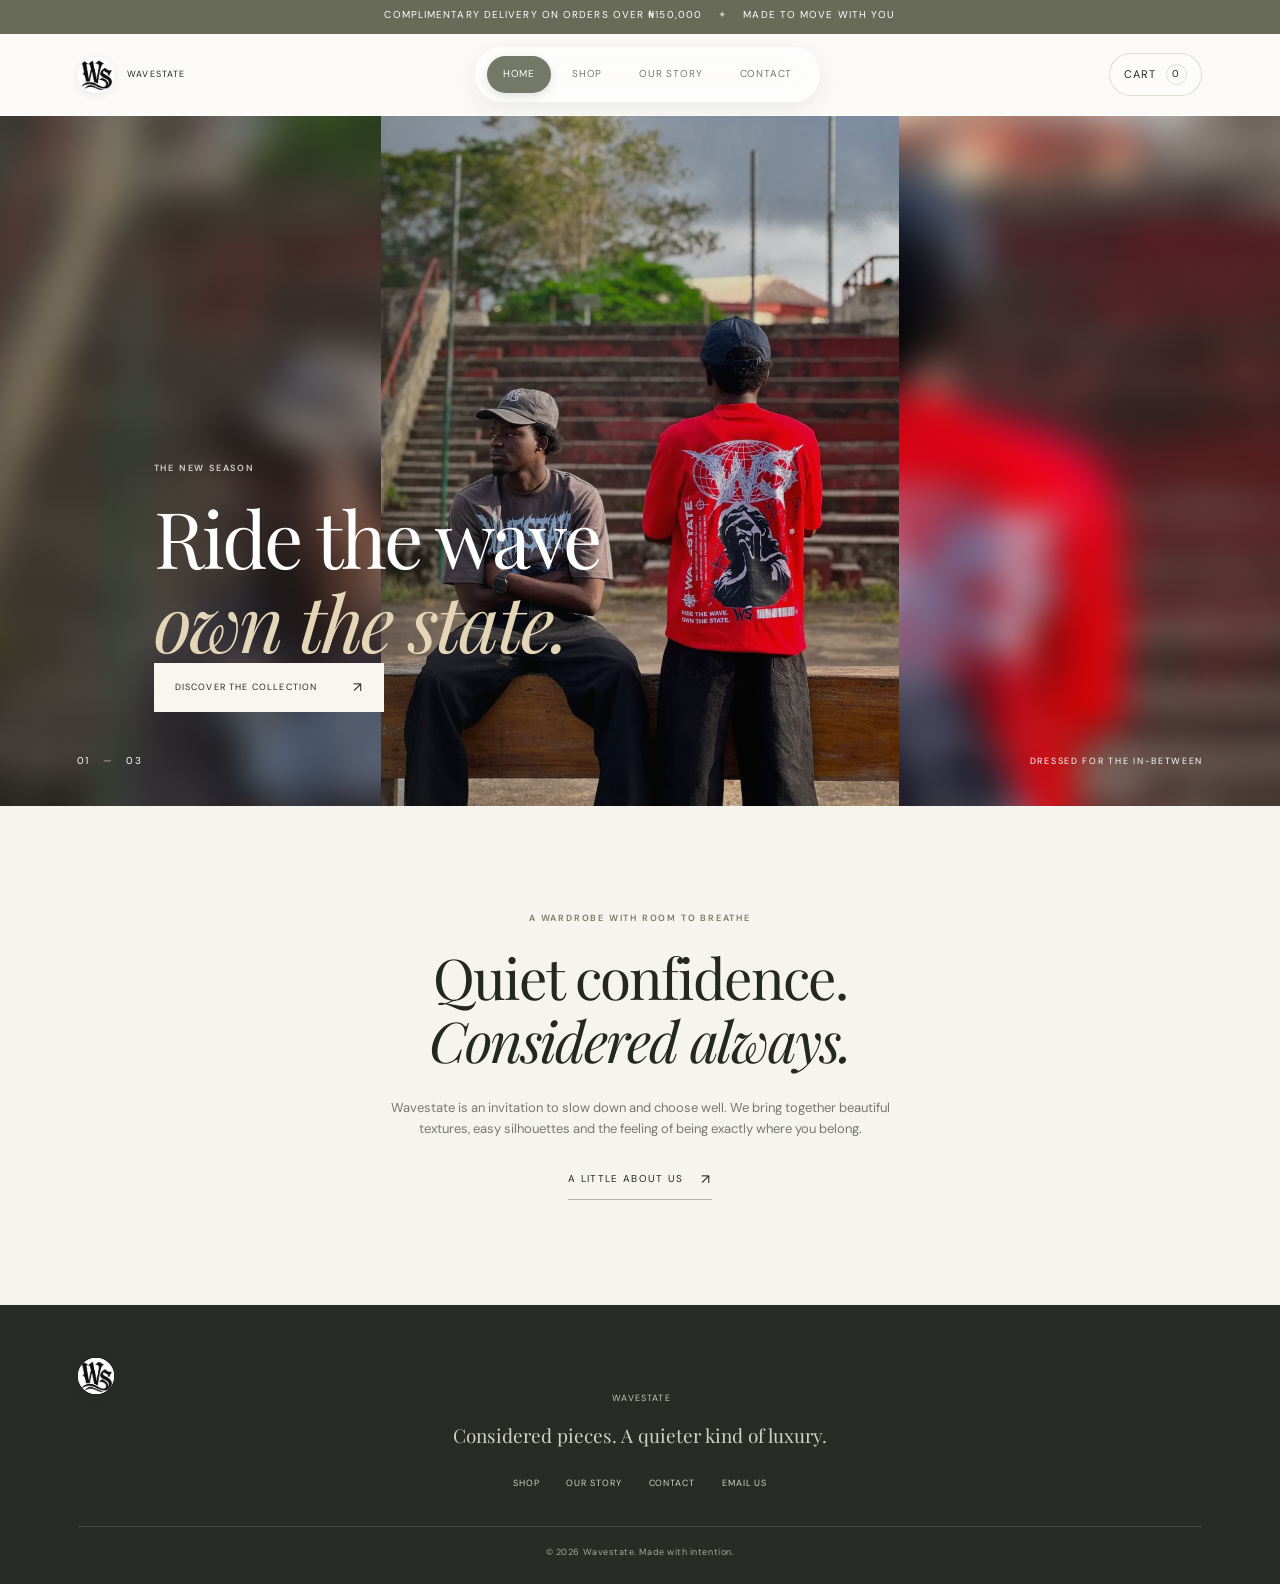
==== index.html @ 08a7b0cf "Initial project upload" ====
<!doctype html>

<html lang="en">

<head>
  
<meta charset="utf-8">
  
<meta name="viewport" content="width=device-width, initial-scale=1">
  
<meta name="description" content="Wavestate — considered pieces for the way you move through the world.">
  
<title>Wavestate — Ride the wave, own the state
</title>
  
<link rel="preconnect" href="https://fonts.googleapis.com">
  
<link rel="preconnect" href="https://fonts.gstatic.com" crossorigin>
  
<link href="https://fonts.googleapis.com/css2?family=DM+Sans:wght@400;500;600;700&family=Playfair+Display:wght@400;500;600&display=swap" rel="stylesheet">
  
<link rel="stylesheet" href="style.css">
  
<script src="main.js" defer>
</script>

</head>

<body>
  
<div class="announcement">Complimentary delivery on orders over ₦150,000 <span>✦</span> Made to move with you
</div>
  
<header class="site-header">
    <a class="wordmark" href="index.html" aria-label="Wavestate home"><img class="brand-mark" src="logo.jpg" alt="Wavestate logo"><span class="brand-name">WAVESTATE</span></a>
    <button class="menu-toggle" aria-label="Open navigation" aria-expanded="false"><i></i><i></i></button>
    
<nav class="main-nav" aria-label="Main navigation">
      <a class="active" href="index.html">Home</a><a href="shop.html">Shop</a><a href="about.html">Our story</a><a href="contact.html">Contact</a>
    
</nav>
    <a class="bag-link" href="shop.html">Cart <span class="bag-count">0</span></a>
  
</header>
  
<main>
    
<section class="hero">
      <img class="hero-image" src="preferredbg.jpg" alt="Two people wearing Wavestate streetwear">
      
<div class="hero-shade">
</div>
      
<div class="hero-copy">
<p class="eyebrow light">THE NEW SEASON
</p>
<h1><span>Ride the wave</span><br><em>own the state.</em>
</h1><a class="button button-light" href="shop.html">Discover the collection <span>↗</span></a>
</div>
      
<div class="hero-index">01 <span>—</span> 03
</div>
<p class="hero-note">DRESSED FOR THE IN-BETWEEN
</p>
    
</section>
    
<section class="intro section-pad">
<p class="eyebrow">A WARDROBE WITH ROOM TO BREATHE
</p>
<h2>Quiet confidence.<br><em>Considered always.</em>
</h2>
<p class="intro-body">Wavestate is an invitation to slow down and choose well. We bring together beautiful textures, easy silhouettes and the feeling of being exactly where you belong.
</p><a class="text-link" href="about.html">A little about us <span>↗</span></a>
</section>
   
</main>
  
<footer class="site-footer"><a class="wordmark" href="index.html"><img class="brand-mark" src="logo.jpg" alt="Wavestate logo"><span class="brand-name">WAVESTATE</span></a>
<p>Considered pieces. A quieter kind of luxury.
</p>
<div class="footer-links"><a href="shop.html">Shop</a><a href="about.html">Our story</a><a href="contact.html">Contact</a><a href="mailto:hello@wavestateboutique.com">Email us</a>
</div><small>© 2026 Wavestate. Made with intention.</small>
</footer>

</body>
</html>
---- style.css ----
:root {
  --ink:#252821;
  --muted:#77786e;
  --cream:#f6f4ef;
  --paper:#fbfaf7;
  --olive:#777b63;
  --line:#deddd6;
  --serif:'Playfair Display',Georgia,serif;
  --sans:'DM Sans',Arial,sans-serif
}
* {
  box-sizing:border-box
}
html {
  scroll-behavior:smooth
}
body {
  margin:0;
  background:var(--paper);
  color:var(--ink);
  font-family:var(--sans);
  font-size:14px;
  line-height:1.65
}
a {
  color:inherit;
  text-decoration:none
}
button,input,select,textarea {
  font:inherit
}
.announcement {
  height:34px;
  background:#676b57;
  color:#fff;
  text-align:center;
  font-size:10px;
  letter-spacing:.11em;
  padding:7px 16px;
  text-transform:uppercase
}
.announcement span {
  margin:0 12px;
  color:#d6c5a6
}
.site-header {
  height:82px;
  background:var(--paper);
  display:flex;
  align-items:center;
  justify-content:space-between;
  padding:0 6.1%;
  position:relative;
  z-index:5;
  border-bottom:1px solid rgba(37,40,33,.07)
}
.wordmark {
  font-weight:700;
  letter-spacing:.19em;
  font-size:15px;
  line-height:1
}
.wordmark span {
  font-weight:400;
  font-size:9px;
  letter-spacing:.13em;
  margin-left:3px
}
.main-nav {
  display:flex;
  gap:38px
}
.main-nav a,.bag-link {
  font-size:11px;
  letter-spacing:.08em;
  text-transform:uppercase
}
.main-nav a {
  color:#77786e;
  transition:color .2s
}
.main-nav a:hover,.main-nav a.active {
  color:var(--ink)
}
.bag-link {
  display:flex;
  gap:10px;
  align-items:center
}
.bag-count {
  width:21px;
  height:21px;
  display:grid;
  place-items:center;
  border:1px solid var(--line);
  border-radius:50%;
  font-size:10px
}
.menu-toggle {
  display:none
}
.hero {
  height:min(690px,75vw);
  min-height:530px;
  position:relative;
  overflow:hidden;
  background:#aaa08e;
  color:white
}
.hero-image,.hero-shade {
  position:absolute;
  inset:0;
  width:100%;
  height:100%;
  object-fit:cover
}
.hero-image {
  object-position:center 38%
}
.hero-shade {
  background:linear-gradient(90deg,rgba(22,24,20,.53),rgba(22,24,20,.1) 66%,rgba(22,24,20,.02))
}
.hero-copy {
  position:absolute;
  top:50%;
  left:12%;
  transform:translateY(-47%);
  max-width:490px
}
.eyebrow {
  font-size:9px;
  font-weight:600;
  letter-spacing:.2em;
  color:var(--olive);
  text-transform:uppercase;
  margin:0 0 19px
}
.eyebrow.light {
  color:rgba(255,255,255,.77)
}
h1,h2,blockquote {
  font-family:var(--serif);
  font-weight:400;
  letter-spacing:-.035em;
  line-height:1.12;
  margin:0
}
h1 {
  font-size:clamp(54px,7vw,92px)
}
h1 em,h2 em,blockquote em {
  font-weight:400
}
.hero-copy h1 em {
  color:#e5d5b7
}
.hero-copy>p:not(.eyebrow) {
  font-size:14px;
  color:rgba(255,255,255,.85);
  margin:22px 0 29px
}
.button {
  height:49px;
  padding:0 21px;
  display:inline-flex;
  align-items:center;
  justify-content:space-between;
  gap:35px;
  text-transform:uppercase;
  font-size:9px;
  letter-spacing:.13em;
  border:0;
  cursor:pointer;
  transition:background .2s,color .2s
}
.button span {
  font-size:14px
}
.button-light {
  background:#f8f6ef;
  color:var(--ink)
}
.button-light:hover {
  background:#e8ddc9
}
.button-dark {
  background:var(--ink);
  color:white
}
.button-dark:hover {
  background:var(--olive)
}
.hero-index {
  position:absolute;
  bottom:37px;
  left:6%;
  font-size:10px;
  letter-spacing:.13em
}
.hero-index span {
  margin:0 9px;
  color:#d6c5a6
}
.hero-note {
  position:absolute;
  right:6%;
  bottom:37px;
  margin:0;
  font-size:9px;
  letter-spacing:.19em
}
.section-pad {
  padding:105px 10%
}
.intro {
  text-align:center;
  background:var(--cream)
}
.intro h2,.section-heading h2,.newsletter h2,.story-copy h2 {
  font-size:clamp(36px,4.4vw,57px)
}
.intro-body {
  max-width:510px;
  color:var(--muted);
  margin:26px auto 20px;
  font-size:13px
}
.text-link {
  display:inline-flex;
  gap:18px;
  align-items:center;
  padding:8px 0;
  border-bottom:1px solid #b5b4ab;
  font-size:10px;
  text-transform:uppercase;
  letter-spacing:.13em
}
.text-link span {
  font-size:14px
}
.featured {
  padding-top:98px;
  padding-bottom:112px
}
.section-heading {
  display:flex;
  justify-content:space-between;
  align-items:end;
  margin-bottom:37px
}
.section-heading .eyebrow {
  margin-bottom:13px
}
.section-heading>.text-link {
  margin-bottom:7px
}
.product-grid {
  display:grid;
  grid-template-columns:repeat(3,minmax(0,1fr));
  gap:23px
}
.product-image {
  display:block;
  position:relative;
  aspect-ratio: .78;
  background:#e9e6df;
  overflow:hidden
}
.product-image img {
  width:100%;
  height:100%;
  object-fit:cover;
  transition:transform .6s cubic-bezier(.2,.7,.2,1)
}
.product-image:hover img {
  transform:scale(1.045)
}
.product-tag {
  position:absolute;
  top:14px;
  left:14px;
  background:rgba(251,250,247,.92);
  padding:6px 9px;
  font-size:8px;
  letter-spacing:.12em
}
.product-info {
  display:flex;
  justify-content:space-between;
  gap:10px;
  padding-top:14px;
  font-size:11px
}
.product-info h3 {
  font-size:12px;
  font-weight:500;
  margin:0 0 2px
}
.product-info p {
  margin:0;
  color:var(--muted);
  font-size:10px
}
.product-info>span {
  font-size:10px;
  white-space:nowrap
}
.quote-band {
  min-height:330px;
  background:#747866;
  color:#fff;
  display:flex;
  flex-direction:column;
  align-items:center;
  justify-content:center;
  text-align:center;
  padding:60px 20px
}
.quote-band .eyebrow {
  margin-bottom:19px
}
.quote-band blockquote {
  font-size:clamp(35px,5vw,57px)
}
.quote-band blockquote em {
  color:#e3d5ba
}
.quote-band>span {
  margin-top:25px;
  font-size:9px;
  letter-spacing:.2em;
  color:#d8d8cf
}
.newsletter {
  display:flex;
  justify-content:space-between;
  align-items:center;
  gap:60px;
  background:var(--cream)
}
.newsletter .eyebrow {
  margin-bottom:13px
}
.newsletter h2 {
  font-size:40px
}
.newsletter>div>p:last-child {
  font-size:11px;
  color:var(--muted);
  margin:14px 0 0
}
.newsletter-form {
  width:min(390px,45%);
  display:flex;
  border-bottom:1px solid #99998e;
  position:relative
}
.newsletter-form input {
  width:100%;
  border:0;
  background:transparent;
  padding:12px 4px;
  outline:none;
  font-size:11px
}
.newsletter-form button {
  border:0;
  background:transparent;
  font-size:9px;
  letter-spacing:.13em;
  white-space:nowrap;
  cursor:pointer
}
.newsletter-form button span {
  font-size:14px;
  margin-left:10px
}
.form-message {
  font-size:11px;
  color:var(--olive);
  margin:7px 0 0;
  min-height:18px
}
.site-footer {
  background:#292c26;
  color:#fff;
  padding:53px 6.1% 24px;
  text-align:center
}
.site-footer .wordmark {
  display:block
}
.site-footer .wordmark span {
  color:#c6c4b8
}
.site-footer>p {
  font-family:var(--serif);
  font-size:19px;
  color:#d0d0c8;
  margin:17px 0 25px
}
.footer-links {
  display:flex;
  justify-content:center;
  gap:27px;
  margin-bottom:35px
}
.footer-links a {
  font-size:9px;
  text-transform:uppercase;
  letter-spacing:.1em;
  color:#d0d0c8
}
.site-footer small {
  display:block;
  border-top:1px solid rgba(255,255,255,.14);
  padding-top:18px;
  color:#a7a89f;
  font-size:9px;
  letter-spacing:.06em
}
.page-hero {
  min-height:390px;
  display:flex;
  flex-direction:column;
  justify-content:center;
  align-items:center;
  text-align:center;
  color:#fff;
  padding:75px 20px;
  background-position:center;
  background-size:cover;
  position:relative
}
.page-hero:before {
  content:"";
  position:absolute;
  inset:0;
  background:rgba(35,37,31,.4)
}
.page-hero>* {
  position:relative
}
.page-hero h1 {
  font-size:clamp(46px,6vw,76px)
}
.page-hero h1 em {
  color:#e6d6ba
}
.page-hero>p:last-child {
  color:rgba(255,255,255,.85);
  margin:18px 0 0
}
.shop-hero {
  background-image:url('bg4.jpg');
  background-size:min(100%, 630px) auto;
  background-position:center;
  background-repeat:no-repeat;
  background-color:var(--paper);
}
.about-hero {
  background-image:url('https://images.unsplash.com/photo-1490481651871-ab68de25d43d?auto=format&fit=crop&w=2000&q=85')
}
.shop-section {
  padding-top:65px
}
.shop-toolbar {
  display:flex;
  justify-content:space-between;
  align-items:center;
  border-bottom:1px solid var(--line);
  padding-bottom:18px;
  margin-bottom:27px
}
.shop-toolbar>p {
  font-size:11px;
  margin:0
}
.shop-toolbar>p span {
  color:var(--muted)
}
.shop-toolbar label {
  font-size:10px;
  color:var(--muted)
}
.shop-toolbar select {
  border:0;
  background:transparent;
  font-size:10px;
  padding:5px;
  color:var(--ink);
  outline:none
}
.shop-grid {
  row-gap:43px
}
.add-button {
  display:flex;
  justify-content:space-between;
  width:100%;
  padding:10px 0;
  background:transparent;
  border:0;
  border-bottom:1px solid var(--line);
  font-size:9px;
  letter-spacing:.1em;
  text-transform:uppercase;
  cursor:pointer;
  color:var(--olive)
}
.add-button:hover {
  color:var(--ink)
}
.add-button span {
  font-size:15px
}
.story {
  display:grid;
  grid-template-columns:1fr 1fr;
  align-items:center;
  gap:9%;
  padding-top:95px;
  padding-bottom:95px
}
.story-image img {
  width:100%;
  height:540px;
  object-fit:cover
}
.story-copy {
  max-width:460px
}
.story-copy h2 {
  margin-bottom:23px
}
.story-copy>p:not(.eyebrow) {
  font-size:12px;
  color:var(--muted);
  margin:0 0 17px
}
.story-copy .text-link {
  margin-top:10px
}
.values {
  padding-top:67px;
  padding-bottom:77px;
  background:var(--cream);
  display:grid;
  grid-template-columns:repeat(3,1fr);
  gap:50px
}
.values>div {
  border-top:1px solid #c9c8c0;
  padding-top:20px
}
.values span {
  font-size:10px;
  color:var(--olive);
  letter-spacing:.1em
}
.values h3 {
  font-family:var(--serif);
  font-size:22px;
  font-weight:400;
  margin:15px 0 5px
}
.values p {
  font-size:11px;
  color:var(--muted);
  margin:0
}
.contact-intro {
  padding-bottom:48px;
  text-align:center
}
.contact-intro h1 {
  font-size:clamp(43px,5.4vw,68px)
}
.contact-intro h1 em {
  color:var(--olive)
}
.contact-intro>p:last-child {
  color:var(--muted);
  max-width:470px;
  margin:20px auto 0;
  font-size:12px
}
.contact-layout {
  padding-top:35px;
  display:grid;
  grid-template-columns:.8fr 1.2fr;
  gap:14%;
  max-width:1100px;
  margin:auto
}
.contact-details>div {
  margin-bottom:30px
}
.contact-details .eyebrow {
  margin-bottom:5px
}
.contact-details>div>p:not(.eyebrow),.contact-details a {
  font-size:12px;
  margin:0;
  line-height:1.8
}
.contact-details a {
  border-bottom:1px solid #b5b4ab;
  padding-bottom:3px
}
.contact-form {
  display:grid;
  grid-template-columns:1fr 1fr;
  column-gap:18px
}
.contact-form label {
  font-size:9px;
  letter-spacing:.08em;
  text-transform:uppercase;
  margin:0 0 5px
}
.contact-form input,.contact-form select,.contact-form textarea {
  grid-column:1/-1;
  border:0;
  border-bottom:1px solid var(--line);
  background:transparent;
  padding:9px 0 12px;
  margin-bottom:20px;
  outline:none;
  font-size:11px;
  color:var(--ink);
  resize:vertical
}
.contact-form input:focus,.contact-form textarea:focus {
  border-color:var(--olive)
}
.contact-form label[for="email"] {
  grid-row:3
}
.contact-form input#email {
  grid-row:4
}
.contact-form label[for="topic"] {
  grid-row:5
}
.contact-form select {
  grid-row:6
}
.contact-form label[for="message"] {
  grid-row:7
}
.contact-form textarea {
  grid-row:8
}
.contact-form .button {
  grid-row:9;
  justify-self:start;
  min-width:190px
}
.contact-form .form-message {
  grid-row:10
}
.sr-only {
  position:absolute;
  width:1px;
  height:1px;
  padding:0;
  margin:-1px;
  overflow:hidden;
  clip:rect(0,0,0,0);
  white-space:nowrap;
  border:0
}
@media(max-width:760px) {
  .site-header {
    height:70px;
    padding:0 5%
  }
  .wordmark {
    font-size:13px
  }
  .menu-toggle {
    display:flex;
    width:34px;
    height:34px;
    flex-direction:column;
    justify-content:center;
    gap:6px;
    border:0;
    background:transparent;
    padding:5px;
    order:3
  }
  .menu-toggle i {
    height:1px;
    width:22px;
    background:var(--ink);
    display:block
  }
  .main-nav {
    display:none;
    position:absolute;
    top:69px;
    left:0;
    right:0;
    background:var(--paper);
    padding:20px 6% 25px;
    flex-direction:column;
    gap:17px;
    border-bottom:1px solid var(--line)
  }
  .main-nav.open {
    display:flex
  }
  .bag-link {
    margin-left:auto;
    margin-right:18px
  }
  .hero {
    min-height:570px;
    height:calc(100svh - 104px);
    max-height:760px
  }
  .hero-image {
    object-position:59% center
  }
  .hero-shade {
    background:linear-gradient(90deg,rgba(22,24,20,.52),rgba(22,24,20,.05))
  }
  .hero-copy {
    left:8%;
    right:8%
  }
  .hero-note {
    right:8%;
    font-size:8px
  }
  .section-pad {
    padding:75px 7%
  }
  .intro h2,.section-heading h2,.story-copy h2 {
    font-size:40px
  }
  .product-grid {
    grid-template-columns:repeat(2,minmax(0,1fr));
    gap:26px 13px
  }
  .featured {
    padding-top:74px;
    padding-bottom:78px
  }
  .section-heading {
    align-items:end;
    gap:10px
  }
  .section-heading>.text-link {
    font-size:8px;
    gap:8px;
    white-space:nowrap
  }
  .product-info {
    display:block
  }
  .product-info>span {
    display:block;
    margin-top:6px
  }
  .quote-band {
    min-height:285px
  }
  .newsletter {
    display:block
  }
  .newsletter h2 {
    font-size:36px
  }
  .newsletter-form {
    width:100%;
    margin-top:26px
  }
  .page-hero {
    min-height:340px
  }
  .shop-section {
    padding-top:45px
  }
  .shop-grid {
    row-gap:30px
  }
  .story {
    grid-template-columns:1fr;
    gap:36px;
    padding-top:60px;
    padding-bottom:65px
  }
  .story-image img {
    height:430px
  }
  .story-copy {
    max-width:none
  }
  .values {
    grid-template-columns:1fr;
    gap:23px;
    padding-top:50px;
    padding-bottom:55px
  }
  .contact-intro {
    padding-top:70px;
    padding-bottom:35px
  }
  .contact-layout {
    grid-template-columns:1fr;
    gap:35px;
    padding-top:20px
  }
  .contact-details {
    display:grid;
    grid-template-columns:1fr 1fr;
    gap:20px
  }
  .contact-details>div {
    margin:0
  }
  .contact-form {
    grid-template-columns:1fr 1fr
  }
  .site-footer {
    padding:43px 6% 20px
  }
}
@media(max-width:450px) {
  .announcement {
    font-size:8px;
    letter-spacing:.06em
  }
  .announcement span {
    margin:0 5px
  }
  .site-header {
    padding:0 4%
  }
  .wordmark {
    font-size:11px;
    letter-spacing:.14em
  }
  .wordmark span {
    font-size:7px
  }
  .hero-copy {
    left:7%
  }
  .hero h1 {
    font-size:61px
  }
  .hero-copy>p:not(.eyebrow) {
    font-size:12px
  }
  .button {
    height:46px;
    padding:0 15px;
    gap:20px;
    font-size:8px
  }
  .hero-index,.hero-note {
    bottom:24px
  }
  .intro-body {
    font-size:12px
  }
  .section-heading h2 {
    font-size:33px
  }
  .product-tag {
    top:8px;
    left:8px;
    font-size:7px
  }
  .product-info h3 {
    font-size:11px
  }
  .shop-toolbar {
    align-items:flex-start
  }
  .shop-toolbar label {
    display:flex;
    align-items:center;
    flex-direction:column
  }
  .shop-toolbar select {
    padding-right:0
  }
  .story-image img {
    height:350px
  }
  .contact-details {
    grid-template-columns:1fr
  }
  .footer-links {
    gap:15px;
    flex-wrap:wrap
  }
}
/* Gentle entrance and scroll motion keeps the storefront feeling calm. */
@keyframes page-arrive {
  from {
    opacity:0;
    transform:translateY(10px)
  }
  to {
    opacity:1;
    transform:translateY(0)
  }
}
@keyframes hero-arrive {
  from {
    opacity:0;
    transform:translateY(18px)
  }
  to {
    opacity:1;
    transform:translateY(0)
  }
}
body {
  animation:page-arrive .55s ease-out both
}
body.page-leaving {
  opacity:0;
  transform:translateY(-7px);
  transition:opacity .18s ease,transform .18s ease
}
body.page-leaving {
  animation:none
}
.hero-copy,.page-hero>* {
  animation:hero-arrive .85s .12s both
}
.hero-image {
  animation:hero-image-arrive 1.2s ease-out both
}
@keyframes hero-image-arrive {
  from {
    transform:scale(1.045);
    filter:brightness(.82)
  }
  to {
    transform:scale(1);
    filter:brightness(1)
  }
}
.reveal-ready .reveal {
  opacity:0;
  transform:translateY(22px);
  transition:opacity .7s ease,transform .7s cubic-bezier(.2,.7,.2,1)
}
.reveal-ready .reveal.is-visible {
  opacity:1;
  transform:translateY(0)
}
.product-card:nth-child(3n + 2) {
  transition-delay:.08s
}
.product-card:nth-child(3n) {
  transition-delay:.16s
}
.main-nav a,.footer-links a,.text-link,.button,.add-button {
  transition:color .25s ease,background-color .25s ease,border-color .25s ease,transform .25s ease
}
.text-link:hover {
  transform:translateX(3px)
}
.button:hover {
  transform:translateY(-2px)
}
@media(prefers-reduced-motion:reduce) {
  *,*::before,*::after {
    scroll-behavior:auto!important;
    animation-duration:.01ms!important;
    animation-iteration-count:1!important;
    transition-duration:.01ms!important
  }
  .reveal-ready .reveal {
    opacity:1;
    transform:none
  }
}
/* Signature mark, soft glass navigation, and shop controls */
.site-header {
  background:rgba(251,250,247,.86);
  backdrop-filter:blur(18px);
  -webkit-backdrop-filter:blur(18px);
  border-bottom:1px solid rgba(255,255,255,.65)
}
.wordmark {
  display:inline-flex;
  align-items:center;
  gap:10px;
  letter-spacing:0
}
.brand-mark {
  width:36px;
  height:36px;
  flex:none;
  fill:none;
  stroke:var(--olive);
  stroke-width:1.45;
  stroke-linecap:round;
  stroke-linejoin:round
}
.brand-mark circle {
  stroke:rgba(119,123,99,.42)
}
.brand-name {
  font-size:13px;
  letter-spacing:.16em;
  font-weight:700;
  display:flex;
  flex-direction:column;
  gap:4px
}
.brand-name small {
  font-size:8px;
  letter-spacing:.25em;
  font-weight:500;
  color:var(--olive)
}
.main-nav {
  padding:8px 11px;
  background:rgba(255,255,255,.61);
  border:1px solid rgba(255,255,255,.86);
  border-radius:999px;
  box-shadow:0 7px 24px rgba(43,45,38,.08);
  backdrop-filter:blur(15px);
  -webkit-backdrop-filter:blur(15px);
  gap:5px
}
.main-nav a {
  padding:10px 16px;
  border-radius:999px;
  font-size:10px;
  transition:background .25s,color .25s,transform .25s
}
.main-nav a:hover {
  background:rgba(119,123,99,.1);
  transform:translateY(-1px)
}
.main-nav a.active {
  background:#747866;
  color:white;
  box-shadow:0 3px 10px rgba(45,47,39,.14)
}
.bag-link {
  padding:10px 14px;
  border:1px solid rgba(119,123,99,.25);
  border-radius:999px;
  background:rgba(255,255,255,.45);
  transition:background .25s,transform .25s
}
.bag-link:hover {
  background:#fff;
  transform:translateY(-1px)
}
.shop-filters {
  display:flex;
  align-items:center;
  gap:18px;
  padding:17px 20px;
  margin-bottom:30px;
  border:1px solid rgba(119,123,99,.16);
  border-radius:18px;
  background:linear-gradient(120deg,rgba(247,246,241,.96),rgba(255,255,255,.76));
  box-shadow:0 8px 26px rgba(42,44,37,.045)
}
.filter-label {
  font-size:8px;
  letter-spacing:.17em;
  color:var(--olive);
  font-weight:700;
  margin-right:auto
}
.shop-filters label {
  display:flex;
  align-items:center;
  gap:10px;
  color:var(--muted);
  font-size:9px;
  letter-spacing:.06em
}
.shop-filters select {
  min-width:130px;
  padding:9px 28px 9px 12px;
  border:1px solid #e4e2da;
  border-radius:999px;
  background:rgba(255,255,255,.78);
  color:var(--ink);
  font-size:10px;
  outline:none;
  cursor:pointer
}
.shop-filters select:focus {
  border-color:var(--olive);
  box-shadow:0 0 0 3px rgba(119,123,99,.11)
}
.clear-filters {
  border:0;
  background:transparent;
  color:var(--olive);
  font-size:9px;
  letter-spacing:.04em;
  cursor:pointer
}
.clear-filters span {
  font-size:14px;
  margin-left:3px
}
.site-header {
  position:sticky;
  top:0;
  z-index:15
}
.options-dialog {
  max-height:calc(100svh - 32px);
  overscroll-behavior:contain;
  scrollbar-width:thin;
  scrollbar-color:#c4c5b8 transparent
}
.product-options {
  overflow-y:auto;
  overscroll-behavior:contain
}
body.modal-open {
  overflow:hidden
}
.product-card[hidden] {
  display:none
}
.product-options {
  position:fixed;
  inset:0;
  z-index:20;
  display:grid;
  place-items:center;
  padding:22px;
  background:rgba(24,26,22,.53);
  backdrop-filter:blur(7px);
  opacity:0;
  visibility:hidden;
  transition:opacity .25s,visibility .25s
}
.product-options.is-open {
  opacity:1;
  visibility:visible
}
.options-dialog {
  position:relative;
  width:min(780px,100%);
  max-height:min(86vh,720px);
  overflow:auto;
  display:grid;
  grid-template-columns:.92fr 1.08fr;
  background:var(--paper);
  border-radius:24px;
  box-shadow:0 25px 90px rgba(0,0,0,.24);
  transform:translateY(14px) scale(.985);
  transition:transform .35s cubic-bezier(.2,.7,.2,1)
}
.product-options.is-open .options-dialog {
  transform:translateY(0) scale(1)
}
.options-image {
  min-height:450px;
  background:#e9e6df
}
.options-image img {
  width:100%;
  height:100%;
  position:absolute;
  inset:0;
  object-fit:cover
}
.options-visual {
  position:relative;
  min-height:450px;
  overflow:hidden
}
.options-content {
  padding:42px 38px;
  align-self:center
}
.options-close {
  position:absolute;
  top:14px;
  right:16px;
  width:36px;
  height:36px;
  border:1px solid var(--line);
  border-radius:50%;
  background:rgba(251,250,247,.85);
  font-size:20px;
  cursor:pointer;
  z-index:1
}
.options-content .eyebrow {
  margin-bottom:12px
}
.options-content h2 {
  font-size:34px
}
.options-description {
  color:var(--muted);
  font-size:11px;
  margin:12px 0 23px
}
.variant-heading {
  display:flex;
  justify-content:space-between;
  font-size:9px;
  letter-spacing:.08em;
  text-transform:uppercase;
  margin-bottom:10px
}
.variant-list {
  display:grid;
  gap:8px
}
.variant-list {
  grid-template-columns:repeat(3,minmax(0,1fr))
}
.variant-choice {
  display:block;
  min-width:0;
  padding:7px;
  border:1px solid var(--line);
  border-radius:13px;
  background:rgba(255,255,255,.55);
  text-align:left;
  cursor:pointer;
  overflow:hidden;
  transition:border .2s,background .2s,transform .2s,box-shadow .2s
}
.variant-choice:hover {
  transform:translateY(-2px)
}
.variant-choice:hover,.variant-choice.selected {
  border-color:var(--olive);
  background:#f2f1eb;
  box-shadow:0 5px 16px rgba(52,55,44,.08)
}
.variant-preview {
  display:block;
  width:100%;
  height:94px;
  object-fit:cover;
  border-radius:8px;
  background:#e8e6de;
  margin-bottom:8px
}
.variant-detail {
  display:flex;
  flex-direction:column;
  gap:4px;
  padding:0 2px 2px
}
.swatch {
  width:11px;
  height:11px;
  border-radius:50%;
  border:1px solid rgba(0,0,0,.13);
  display:inline-block;
  vertical-align:-2px;
  margin-right:6px
}
.variant-name {
  font-size:9px;
  white-space:nowrap
}
.variant-price {
  font-size:9px;
  color:var(--muted)
}
.options-size {
  margin:17px 0;
  display:flex;
  align-items:center;
  gap:12px
}
.options-size label {
  font-size:9px;
  letter-spacing:.08em;
  text-transform:uppercase;
  color:var(--muted)
}
.options-size select {
  appearance:none;
  -webkit-appearance:none;
  min-width:112px;
  border:1px solid rgba(119,123,99,.3);
  border-radius:999px;
  padding:10px 39px 10px 15px;
  background-color:rgba(255,255,255,.8);
  background-image:url("data:image/svg+xml,%3Csvg xmlns='http://www.w3.org/2000/svg' width='12' height='12' viewBox='0 0 12 12'%3E%3Cpath d='m2 4 4 4 4-4' fill='none' stroke='%23777b63' stroke-width='1.4'/%3E%3C/svg%3E");
  background-repeat:no-repeat;
  background-position:right 14px center;
  color:var(--ink);
  font-size:10px;
  letter-spacing:.1em;
  cursor:pointer;
  box-shadow:0 4px 13px rgba(43,45,38,.06);
  transition:border-color .2s,box-shadow .2s
}
.options-size select:hover,.options-size select:focus {
  outline:none;
  border-color:var(--olive);
  box-shadow:0 0 0 4px rgba(119,123,99,.1)
}
.options-size[hidden] {
  display:none
}
.options-add {
  width:100%;
  border-radius:999px
}
.options-status {
  min-height:18px;
  color:var(--olive);
  font-size:10px;
  margin:8px 0 0
}
@media(max-width:760px) {
  .site-header {
    height:70px
  }
  .main-nav {
    top:76px;
    left:4%;
    right:4%;
    padding:13px;
    border-radius:20px;
    background:rgba(251,250,247,.96);
    box-shadow:0 14px 40px rgba(43,45,38,.17);
    border:1px solid rgba(255,255,255,.9);
    backdrop-filter:blur(18px)
  }
  .main-nav a {
    padding:10px 13px
  }
  .brand-mark {
    width:32px;
    height:32px
  }
  .brand-name {
    font-size:11px
  }
  .brand-name small {
    font-size:7px
  }
  .shop-filters {
    flex-wrap:wrap;
    gap:12px;
    padding:15px;
    border-radius:15px
  }
  .filter-label {
    width:100%;
    margin:0
  }
  .shop-filters label {
    justify-content:space-between;
    flex:1;
    min-width:140px
  }
  .shop-filters select {
    min-width:0;
    max-width:155px
  }
  .clear-filters {
    margin-left:auto
  }
  .options-dialog {
    grid-template-columns:1fr;
    max-width:460px;
    border-radius:20px
  }
  .options-visual {
    min-height:175px;
    height:175px
  }
  .options-image {
    min-height:175px
  }
  .options-content {
    padding:19px 20px 22px
  }
  .options-content h2 {
    font-size:27px
  }
  .options-description {
    margin:6px 0 12px
  }
  .variant-preview {
    height:70px
  }
  .variant-choice {
    padding:6px
  }
  .options-size {
    margin:11px 0
  }
}
@media(max-width:450px) {
  .brand-mark {
    width:29px;
    height:29px
  }
  .wordmark {
    gap:7px
  }
  .brand-name {
    font-size:10px
  }
  .brand-name small {
    font-size:6px
  }
  .bag-link {
    padding:8px 10px;
    font-size:9px;
    margin-right:11px
  }
  .shop-filters label {
    width:100%;
    flex-basis:100%
  }
  .shop-filters select {
    flex:1
  }
  .options-visual {
    min-height:145px;
    height:145px
  }
  .options-image {
    min-height:145px
  }
  .options-dialog {
    max-height:calc(100svh - 20px)
  }
  .variant-preview {
    height:58px
  }
  .options-content {
    padding:16px 17px 18px
  }
  .variant-list {
    grid-template-columns:repeat(3,minmax(0,1fr))
  }
  .variant-choice {
    padding:5px
  }
  .variant-name,.variant-price {
    font-size:8px
  }
}
.brand-mark {
  object-fit:contain;
  display:block;
  border-radius:50%;
  background:#fff;
  box-shadow:0 2px 10px rgba(37,40,33,.08)
}
.hero-copy {
  width:min(520px,78%)
}
.hero-copy h1 {
  max-width:100%;
  overflow-wrap:normal
}
.hero-copy h1 {
  font-size:clamp(48px,6.2vw,78px);
  line-height:1.08
}
.hero-copy h1>span,.hero-copy h1 em {
  white-space:nowrap
}
.hero-image {
  object-fit:cover;
  object-position:center 42%
}
@media(max-width:760px) {
  .hero-image {
    object-position:center 50%
  }
}
/* Cart drawer */
html.cart-open,body.cart-open {
  overflow:hidden
}
.cart-overlay {
  position:fixed;
  inset:0;
  z-index:1100;
  display:flex;
  justify-content:flex-end;
  background:rgba(26,28,24,.42);
  backdrop-filter:blur(4px);
  opacity:0;
  visibility:hidden;
  transition:opacity .25s,visibility .25s
}
.cart-overlay.is-open {
  opacity:1;
  visibility:visible
}
.cart-panel {
  width:min(460px,100%);
  height:100vh;
  height:100dvh;
  display:flex;
  flex-direction:column;
  padding:30px 28px 22px;
  background:var(--paper);
  border-radius:26px 0 0 26px;
  box-shadow:-20px 0 65px rgba(0,0,0,.16);
  transform:translateX(28px);
  transition:transform .32s cubic-bezier(.2,.7,.2,1);
  overflow-y:auto
}
.cart-overlay.is-open .cart-panel {
  transform:translateX(0)
}
.cart-header {
  display:flex;
  justify-content:space-between;
  align-items:center;
  border-bottom:1px solid var(--line);
  padding-bottom:19px
}
.cart-header .eyebrow {
  margin-bottom:7px
}
.cart-header h2 {
  font:400 29px/1.1 var(--serif)
}
.cart-item-count {
  font:500 12px var(--sans);
  color:var(--muted)
}
.cart-close {
  width:39px;
  height:39px;
  border:1px solid var(--line);
  border-radius:50%;
  background:transparent;
  font-size:23px;
  cursor:pointer;
  transition:background .2s,transform .2s
}
.cart-close:hover {
  background:var(--cream);
  transform:rotate(90deg)
}
.cart-items {
  flex:1;
  overflow-y:auto;
  overscroll-behavior:contain
}
.cart-item {
  display:grid;
  grid-template-columns:75px 1fr auto;
  gap:13px;
  align-items:start;
  padding:17px 0;
  border-bottom:1px solid var(--line)
}
.cart-item>img {
  width:75px;
  height:91px;
  object-fit:cover;
  border-radius:10px;
  background:var(--cream)
}
.cart-item-info h3 {
  font-size:12px;
  font-weight:500;
  margin:1px 0 3px
}
.cart-item-info p {
  font-size:10px;
  color:var(--muted);
  margin:0 0 6px
}
.cart-item-info>strong {
  font-size:11px;
  font-weight:600
}
.cart-quantity {
  display:inline-flex;
  align-items:center;
  gap:12px;
  border:1px solid var(--line);
  border-radius:999px;
  padding:3px 7px;
  margin-top:8px;
  font-size:10px
}
.cart-quantity button {
  border:0;
  background:transparent;
  color:var(--olive);
  font-size:15px;
  line-height:1;
  cursor:pointer;
  padding:2px 4px
}
.cart-remove {
  border:0;
  background:transparent;
  color:var(--muted);
  font-size:9px;
  text-decoration:underline;
  text-underline-offset:3px;
  cursor:pointer;
  padding:2px
}
.cart-remove:hover {
  color:#8c4f45
}
.cart-empty {
  padding:56px 10px;
  text-align:center;
  color:var(--muted);
  font-family:var(--serif);
  font-size:20px
}
.cart-empty .text-link {
  font-family:var(--sans);
  font-size:9px;
  margin-top:8px
}
.cart-summary {
  border-top:1px solid var(--line);
  padding-top:17px;
  margin-top:8px
}
.cart-total {
  display:flex;
  justify-content:space-between;
  align-items:center;
  font-size:12px
}
.cart-total strong {
  font-size:15px
}
.cart-shipping-note {
  font-size:9px;
  color:var(--muted);
  margin:6px 0 14px
}
.cart-checkout {
  width:100%;
  border-radius:999px
}
.cart-clear {
  width:100%;
  margin-top:8px;
  padding:9px;
  border:0;
  background:transparent;
  color:#8c4f45;
  font-size:9px;
  letter-spacing:.07em;
  text-transform:uppercase;
  cursor:pointer
}
.cart-clear:hover {
  text-decoration:underline
}
.checkout-form {
  border-top:1px solid var(--line);
  margin-top:14px;
  padding-top:16px
}
.checkout-form .eyebrow {
  margin-bottom:8px
}
.checkout-form label {
  display:block;
  font-size:9px;
  text-transform:uppercase;
  letter-spacing:.08em;
  margin:10px 0 4px
}
.checkout-form input,.checkout-form textarea {
  width:100%;
  border:1px solid var(--line);
  border-radius:9px;
  background:white;
  padding:10px;
  font-size:11px;
  outline:none
}
.checkout-form input:focus,.checkout-form textarea:focus {
  border-color:var(--olive)
}
.checkout-note,.checkout-message {
  font-size:10px;
  color:var(--muted);
  line-height:1.5
}
.checkout-form .button {
  width:100%;
  border-radius:999px
}
.checkout-form[hidden],.cart-summary[hidden],.cart-empty[hidden] {
  display:none
}
@media(max-width:520px) {
  .cart-panel {
    width:100%;
    padding:22px 19px 18px;
    border-radius:0
  }
  .cart-item {
    grid-template-columns:67px 1fr auto;
    gap:10px
  }
  .cart-item>img {
    width:67px;
    height:82px
  }
}
.options-quantity {
  display:flex;
  flex-direction:row;
  align-items:center;
  justify-content:flex-start;
  gap:12px;
  margin:10px 0 15px
}
.options-quantity>label {
  font-size:9px;
  letter-spacing:.08em;
  text-transform:uppercase;
  color:var(--muted)
}
.quantity-stepper {
  display:inline-flex;
  align-items:center;
  gap:4px;
  padding:4px;
  border:1px solid rgba(119,123,99,.28);
  border-radius:999px;
  background:rgba(255,255,255,.8);
  box-shadow:0 4px 13px rgba(43,45,38,.05)
}
.quantity-stepper button {
  width:28px;
  height:28px;
  border:0;
  border-radius:50%;
  background:var(--cream);
  color:var(--olive);
  font-size:16px;
  line-height:1;
  cursor:pointer;
  transition:background .2s,color .2s
}
.quantity-stepper button:hover {
  background:var(--olive);
  color:#fff
}
.quantity-stepper input {
  width:38px;
  border:0;
  background:transparent;
  text-align:center;
  font-size:11px;
  color:var(--ink);
  outline:none;
  appearance:textfield;
  -moz-appearance:textfield
}
.quantity-stepper input::-webkit-inner-spin-button,.quantity-stepper input::-webkit-outer-spin-button {
  -webkit-appearance:none;
  margin:0
}
.cart-toast {
  position:fixed;
  z-index:1200;
  left:50%;
  bottom:26px;
  transform:translate(-50%,14px);
  opacity:0;
  visibility:hidden;
  padding:12px 20px;
  border:1px solid rgba(255,255,255,.8);
  border-radius:999px;
  background:rgba(41,44,38,.94);
  color:#fff;
  font-size:11px;
  box-shadow:0 10px 35px rgba(0,0,0,.18);
  transition:opacity .22s,transform .22s,visibility .22s;
  pointer-events:none
}
.cart-toast.is-visible {
  opacity:1;
  visibility:visible;
  transform:translate(-50%,0)
}
@media(max-width:520px) {
  .cart-toast {
    bottom:16px;
    width:max-content;
    max-width:calc(100vw - 30px);
    white-space:normal;
    text-align:center
  }
}
.cart-item-info {
  min-width:0
}
.cart-item-color {
  margin-bottom:7px!important
}
.cart-edit-row {
  display:flex;
  align-items:end;
  gap:11px;
  margin:2px 0 8px
}
.cart-size-control,.cart-size-fixed,.cart-qty-control {
  display:flex;
  flex-direction:column;
  align-items:flex-start;
  gap:4px
}
.cart-size-control>span,.cart-size-fixed>span,.cart-qty-control>span {
  font-size:8px;
  text-transform:uppercase;
  letter-spacing:.08em;
  color:var(--muted)
}
.cart-size-control select {
  min-width:64px;
  appearance:none;
  -webkit-appearance:none;
  border:1px solid rgba(119,123,99,.28);
  border-radius:999px;
  background:#fff url("data:image/svg+xml,%3Csvg xmlns='http://www.w3.org/2000/svg' width='10' height='10' viewBox='0 0 12 12'%3E%3Cpath d='m2 4 4 4 4-4' fill='none' stroke='%23777b63' stroke-width='1.4'/%3E%3C/svg%3E") no-repeat right 8px center;
  padding:6px 22px 6px 10px;
  font-size:9px;
  color:var(--ink);
  outline:none;
  cursor:pointer
}
.cart-size-control select:focus {
  border-color:var(--olive);
  box-shadow:0 0 0 3px rgba(119,123,99,.1)
}
.cart-size-fixed strong {
  font-size:9px;
  font-weight:500;
  border:1px solid var(--line);
  border-radius:999px;
  padding:5px 9px;
  background:#fff
}
.cart-edit-row .cart-quantity {
  margin:0;
  gap:8px;
  padding:3px 6px
}
.cart-qty-control {
  gap:4px
}
.cart-unit-price {
  display:flex;
  justify-content:space-between;
  align-items:center;
  margin:5px 0!important;
  font-size:9px;
  color:var(--muted)
}
.cart-unit-price strong {
  font-size:9px;
  color:var(--ink);
  font-weight:500
}
.cart-line-total {
  display:flex;
  justify-content:space-between;
  align-items:center;
  padding-top:6px;
  border-top:1px solid rgba(222,221,214,.75);
  font-size:9px;
  color:var(--muted)
}
.cart-line-total strong {
  font-size:11px;
  color:var(--ink);
  font-weight:600
}
.product-options {
  position:fixed;
  inset:0;
  width:100vw;
  height:100vh;
  height:100dvh;
  z-index:1000;
  place-items:center
}
html.modal-open,body.modal-open {
  overflow:hidden
}
@media(max-width:600px) {
  .hero-copy {
    width:86%;
    left:7%;
    right:auto
  }
  .hero-copy h1 {
    font-size:clamp(35px,9vw,48px);
    line-height:1.12
  }
}
.variant-selected-qty {
  display:block;
  margin-top:5px;
  font-size:8px;
  letter-spacing:.04em;
  color:var(--olive)
}
.about-hero {
  background-image:url('bg3.jpg')
}

/* Keep the complete story image visible on desktop, with a soft full-bleed fill behind it. */
@media(min-width:761px) {
  .about-hero {
    background-image:linear-gradient(rgba(35,37,31,.4),rgba(35,37,31,.4)),url('bg3.jpg'),url('bg3.jpg');
    background-size:cover,contain,cover;
    background-position:center;
    background-repeat:no-repeat
  }
}
/* Give the collection room to breathe below the shop hero. */
.shop-filters,.shop-grid {
  width:min(1180px,calc(100% - 12%));
  margin-left:auto;
  margin-right:auto
}
.shop-filters {
  margin-top:34px;
  margin-bottom:38px
}
.shop-grid {
  column-gap:27px;
  row-gap:48px
}
.shop-grid .product-image {
  border-radius:20px;
  box-shadow:0 12px 30px rgba(42,44,37,.08);
  transition:box-shadow .35s ease,transform .35s ease
}
.shop-grid .product-image:hover {
  box-shadow:0 18px 38px rgba(42,44,37,.14);
  transform:translateY(-3px)
}
.shop-grid .product-image img {
  border-radius:inherit
}
@media(max-width:760px) {
  .shop-filters,.shop-grid {
    width:calc(100% - 10%)
  }
  .shop-filters {
    margin-top:25px;
    margin-bottom:28px
  }
  .shop-grid {
    column-gap:13px;
    row-gap:34px
  }
  .shop-grid .product-image {
    border-radius:15px
  }
}

/* Preserve the source detail on page hero images instead of enlarging them to cover. */
.hero-image {
  object-fit:contain;
  object-position:center;
  animation:none;
  transform:none
}
.page-hero {
  background-size:contain;
  background-position:center;
  background-repeat:no-repeat;
  background-color:var(--paper)
}
.shop-hero {
  background-size:min(100%, 630px) auto
}
.about-hero {
  background-image:url('bg3.jpg');
  background-size:min(100%, 810px) auto
}

/* Fill the space around contained hero images with a blurred copy of the same image. */
.hero {
  isolation:isolate
}
.hero::before {
  content:"";
  position:absolute;
  inset:-22px;
  z-index:0;
  background-image:url('preferredbg.jpg');
  background-size:cover;
  background-position:center 42%;
  filter:blur(18px);
  transform:scale(1.04)
}
.hero-image {
  z-index:1
}
.hero-shade {
  z-index:2
}
.hero-copy,.hero-index,.hero-note {
  z-index:3
}
.page-hero {
  isolation:isolate;
  overflow:hidden;
  background-image:none;
  background-color:var(--paper)
}
.page-hero::before {
  content:"";
  position:absolute;
  inset:-22px;
  z-index:0;
  background-image:var(--hero-image);
  background-size:cover;
  background-position:center;
  background-repeat:no-repeat;
  filter:blur(18px);
  transform:scale(1.04)
}
.page-hero::after {
  content:"";
  position:absolute;
  inset:0;
  z-index:1;
  background-image:linear-gradient(rgba(35,37,31,.4),rgba(35,37,31,.4)),var(--hero-image);
  background-size:cover,contain;
  background-position:center;
  background-repeat:no-repeat
}
.page-hero>* {
  z-index:2
}
.shop-hero {
  --hero-image:url('bg4.jpg')
}
.about-hero {
  --hero-image:url('bg3.jpg')
}

.story-lead {
  display:grid;
  grid-template-columns:minmax(220px, .8fr) minmax(0, 1.2fr);
  align-items:start;
  gap:clamp(32px, 6vw, 76px);
  max-width:980px;
  margin:0 auto 78px
}
.story-founder {
  max-width:390px;
  margin:0
}
.story-founder img {
  display:block;
  width:100%;
  aspect-ratio:3 / 4;
  object-fit:cover;
  object-position:center;
  border-radius:4px;
  box-shadow:0 18px 44px rgba(37,40,33,.13)
}
.story-founder figcaption {
  margin-top:13px;
  color:var(--olive);
  font-size:9px;
  font-weight:600;
  letter-spacing:.15em;
  text-transform:uppercase
}
.story-chapter-lead {
  max-width:none;
  margin:0
}
.story-lead .story-chapter-lead:first-child {
  border-top:0;
  padding-top:0
}
@media(max-width:760px) {
  .story-lead {
    grid-template-columns:1fr;
    gap:32px;
    margin-bottom:58px
  }
  .story-founder {
    width:min(100%, 430px)
  }
}

.brand-story {
  width:min(100%, 1120px);
  margin:0 auto;
  padding:96px 9% 110px
}
.story-chapter {
  max-width:760px;
  margin:0 auto 78px
}
.story-chapter+.story-chapter {
  border-top:1px solid var(--line);
  padding-top:58px
}
.story-chapter .eyebrow {
  margin-bottom:12px
}
.story-chapter h2 {
  font-size:clamp(34px, 4vw, 48px);
  margin-bottom:24px
}
.story-chapter h2 em {
  color:var(--olive)
}
.story-chapter>p:not(.eyebrow),.story-philosophy>p:not(.eyebrow),.story-manifesto>p:not(.eyebrow) {
  color:var(--muted);
  font-size:13px;
  line-height:1.9;
  margin:0 0 17px
}
.story-philosophy {
  max-width:860px;
  margin:0 auto 82px;
  padding:58px clamp(24px, 7vw, 82px);
  border-radius:5px;
  background:#666b56;
  color:#fff;
  text-align:center
}
.story-philosophy .eyebrow {
  color:#f0d296;
  margin-bottom:17px
}
.story-philosophy h2 {
  font-size:clamp(39px, 5vw, 58px);
  margin-bottom:25px
}
.story-philosophy h2 em {
  color:#f0d296
}
.story-philosophy>p:not(.eyebrow) {
  color:rgba(255,255,255,.86)
}
.story-manifesto {
  max-width:800px;
  margin:0 auto;
  padding:42px 20px 0;
  border-top:1px solid var(--line);
  text-align:center
}
.story-manifesto .eyebrow {
  margin-bottom:20px
}
.story-manifesto .manifesto-lines {
  color:var(--ink);
  font-family:var(--serif);
  font-size:clamp(22px, 3vw, 30px);
  line-height:1.65
}
.story-manifesto .text-link {
  margin-top:10px
}
.story-manifesto .story-signoff {
  color:var(--olive);
  font-size:9px;
  font-weight:700;
  letter-spacing:.14em;
  margin-top:25px
}
@media(max-width:760px) {
  .brand-story {
    padding:66px 7% 78px
  }
  .story-chapter {
    margin-bottom:58px
  }
  .story-chapter+.story-chapter {
    padding-top:42px
  }
  .story-chapter>p:not(.eyebrow),.story-philosophy>p:not(.eyebrow),.story-manifesto>p:not(.eyebrow) {
    font-size:12px;
    line-height:1.8
  }
  .story-philosophy {
    margin-bottom:60px;
    padding:42px 24px;
    border-radius:16px
  }
  .story-manifesto {
    padding:34px 6px 0
  }
}

/* Keep the Shop and About hero lettering crisp over their muted photo backdrops. */
.page-hero::after {
  background-image:linear-gradient(135deg,rgba(28,30,26,.64),rgba(39,40,34,.32) 52%,rgba(28,30,26,.58)),var(--hero-image)
}
.shop-hero h1,.about-hero h1 {
  color:#fffdf8;
  text-shadow:0 3px 24px rgba(0,0,0,.42)
}
.shop-hero h1 em,.about-hero h1 em {
  color:#edc77e;
  text-shadow:0 3px 22px rgba(0,0,0,.48)
}
.shop-hero .eyebrow,.about-hero .eyebrow {
  color:#f4d99f;
  text-shadow:0 2px 12px rgba(0,0,0,.48)
}
.shop-hero>p:last-child,.about-hero>p:last-child {
  color:#fffdf8;
  text-shadow:0 2px 14px rgba(0,0,0,.52)
}
.shop-hero::after {
  background-image:linear-gradient(135deg,rgba(35,38,31,.78),rgba(35,38,31,.66) 52%,rgba(35,38,31,.76)),var(--hero-image)
}
.shop-hero .eyebrow,.about-hero .eyebrow {
  font-size:10px;
  font-weight:700;
  letter-spacing:.19em
}
.shop-hero>p:last-child,.about-hero>p:last-child {
  font-size:13px;
  font-weight:500;
  letter-spacing:.025em;
  line-height:1.55
}
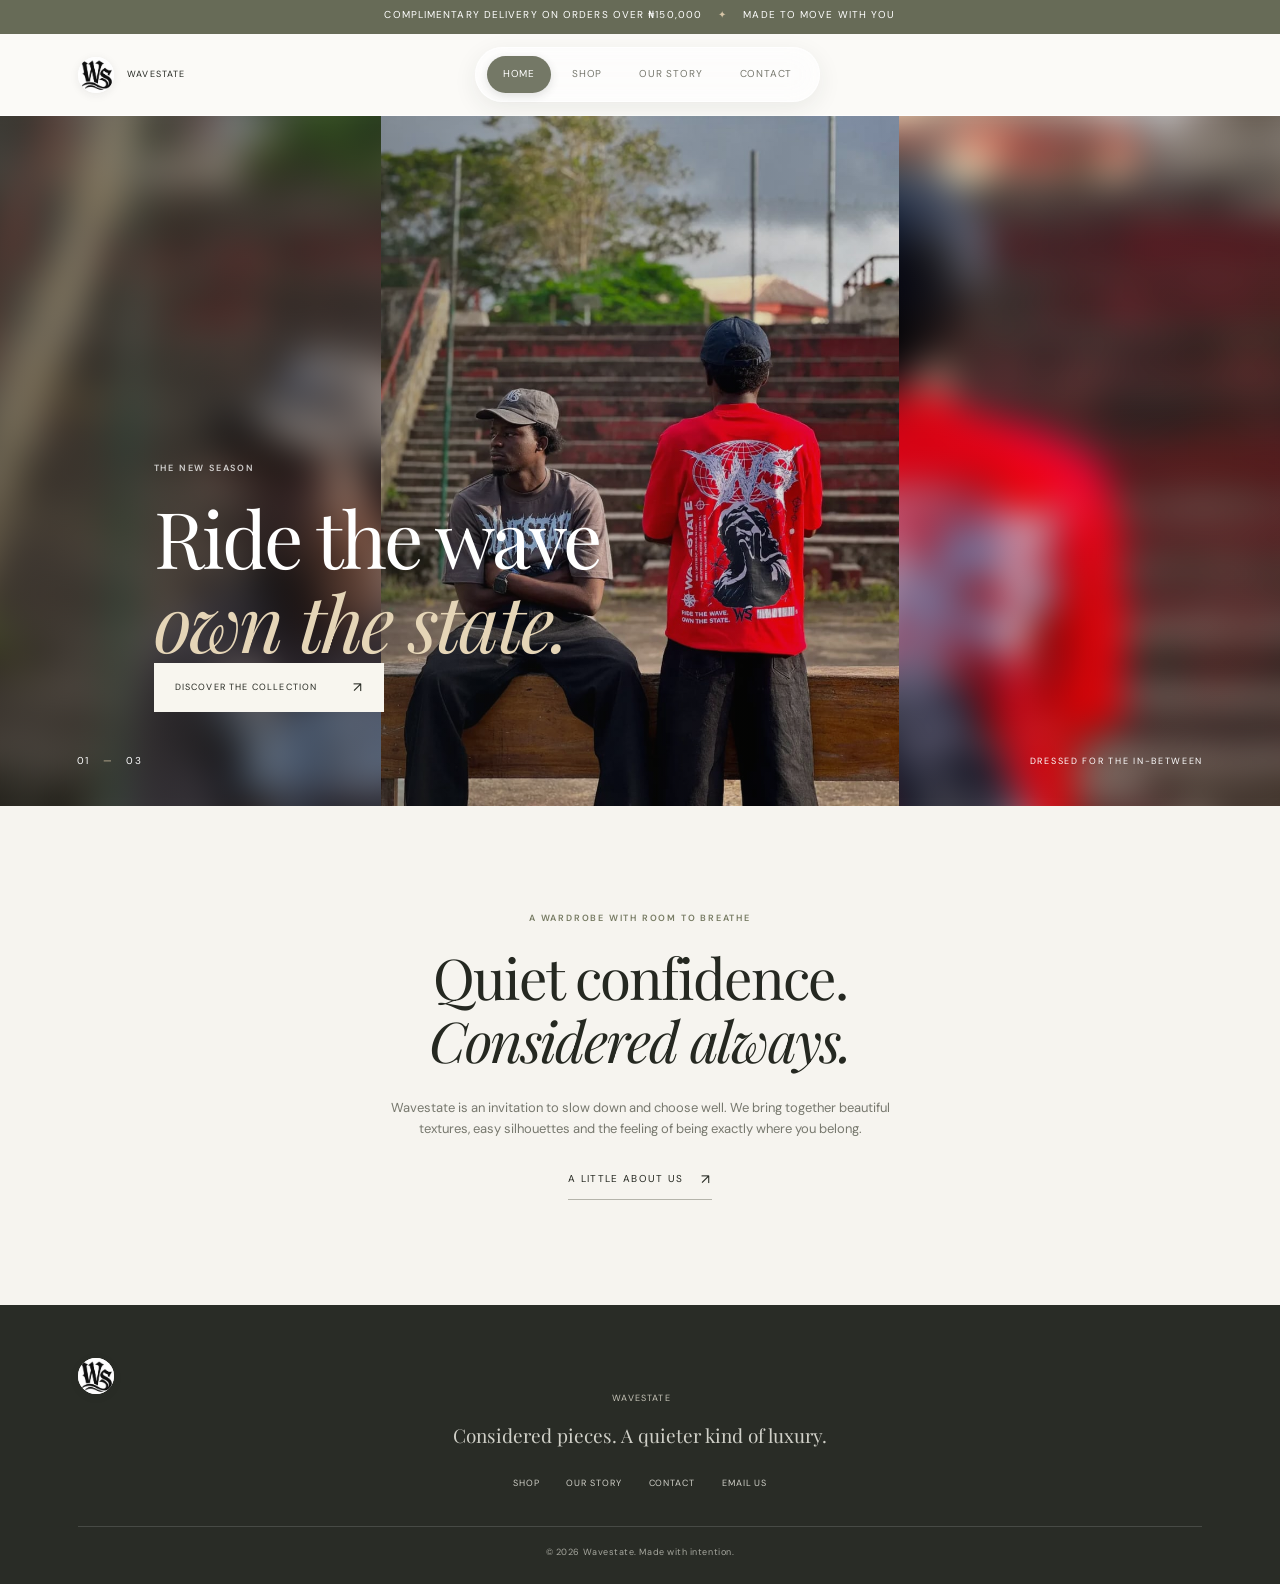
==== commit fe357dec: "Updated contact page as well as the cart option. Updated the contact page to support direct communic" ====
--- a/index.html
+++ b/index.html
@@ -79,7 +79,7 @@
 <footer class="site-footer"><a class="wordmark" href="index.html"><img class="brand-mark" src="logo.jpg" alt="Wavestate logo"><span class="brand-name">WAVESTATE</span></a>
 <p>Considered pieces. A quieter kind of luxury.
 </p>
-<div class="footer-links"><a href="shop.html">Shop</a><a href="about.html">Our story</a><a href="contact.html">Contact</a><a href="mailto:hello@wavestateboutique.com">Email us</a>
+<div class="footer-links"><a href="shop.html">Shop</a><a href="about.html">Our story</a><a href="contact.html">Contact</a><a data-site-contact-link href="https://mail.google.com/mail/?view=cm&amp;fs=1&amp;to=wavestatewears.ws%40gmail.com">Email us</a>
 </div><small>© 2026 Wavestate. Made with intention.</small>
 </footer>
 
--- a/style.css
+++ b/style.css
@@ -901,6 +901,8 @@
     flex-wrap:wrap
   }
 }
+.site-header .bag-link { visibility:hidden }
+.shop-page .site-header .bag-link { visibility:visible }
 /* Gentle entrance and scroll motion keeps the storefront feeling calm. */
 @keyframes page-arrive {
   from {
@@ -2252,3 +2254,80 @@
   letter-spacing:.025em;
   line-height:1.55
 }
+
+/* Editorial reveals for the About and Contact pages. */
+.story-founder.reveal,.story-chapter.reveal,.story-philosophy.reveal,.story-manifesto.reveal,
+.contact-intro.reveal,.contact-details>div.reveal,.contact-form.reveal {
+  transition:opacity .9s ease,transform .9s cubic-bezier(.2,.7,.2,1),filter .9s ease
+}
+.story-founder.reveal:not(.is-visible) { transform:translate3d(-30px,18px,0) scale(.985); filter:blur(5px) }
+.story-founder.reveal.is-visible { transform:none; filter:blur(0) }
+.story-chapter.reveal:not(.is-visible) { transform:translate3d(0,32px,0); filter:blur(4px) }
+.story-chapter.reveal.is-visible { transform:none; filter:blur(0) }
+.story-chapter:nth-of-type(even).reveal:not(.is-visible) { transform:translate3d(22px,20px,0); filter:blur(4px) }
+.story-philosophy.reveal:not(.is-visible) { transform:translate3d(0,28px,0) scale(.99); filter:blur(5px) }
+.story-philosophy.reveal.is-visible { transform:none; filter:blur(0) }
+.story-manifesto.reveal:not(.is-visible) { transform:translate3d(0,26px,0); filter:blur(4px) }
+.story-manifesto.reveal.is-visible { transform:none; filter:blur(0) }
+.contact-intro.reveal:not(.is-visible) { transform:translate3d(0,26px,0) scale(.99); filter:blur(4px) }
+.contact-intro.reveal.is-visible { transform:none; filter:blur(0) }
+.contact-details>div.reveal:not(.is-visible) { transform:translate3d(-22px,12px,0); filter:blur(3px) }
+.contact-details>div.reveal.is-visible,.contact-form.reveal.is-visible { transform:none; filter:blur(0) }
+.contact-details>div:nth-child(2) { transition-delay:.08s }
+.contact-details>div:nth-child(3) { transition-delay:.16s }
+.contact-form.reveal:not(.is-visible) { transform:translate3d(24px,16px,0); filter:blur(4px) }
+
+.contact-form .contact-method {
+  grid-column:1/-1;
+  grid-row:9;
+  min-width:0;
+  margin:0 0 18px;
+  padding:0;
+  border:0
+}
+.contact-method legend {
+  margin-bottom:10px;
+  color:var(--muted);
+  font-size:9px;
+  letter-spacing:.08em;
+  text-transform:uppercase
+}
+.contact-method-options {
+  display:flex;
+  gap:10px
+}
+.contact-form .contact-method-choice {
+  display:flex;
+  flex:1;
+  align-items:center;
+  gap:9px;
+  margin:0;
+  padding:12px 14px;
+  border:1px solid var(--line);
+  border-radius:12px;
+  background:rgba(255,255,255,.42);
+  color:var(--ink);
+  letter-spacing:.02em;
+  text-transform:none;
+  cursor:pointer;
+  transition:border-color .2s,background .2s,transform .2s
+}
+.contact-form .contact-method-choice:has(input:checked) {
+  border-color:var(--olive);
+  background:rgba(119,123,99,.08)
+}
+.contact-form .contact-method-choice:hover { transform:translateY(-2px) }
+.contact-form .contact-method-choice input[type="radio"] {
+  flex:none;
+  width:15px;
+  height:15px;
+  margin:0;
+  padding:0;
+  border:0;
+  accent-color:var(--olive)
+}
+.contact-form .button { grid-row:10 }
+.contact-form .form-message { grid-row:11 }
+@media(max-width:450px) {
+  .contact-method-options { flex-direction:column }
+}
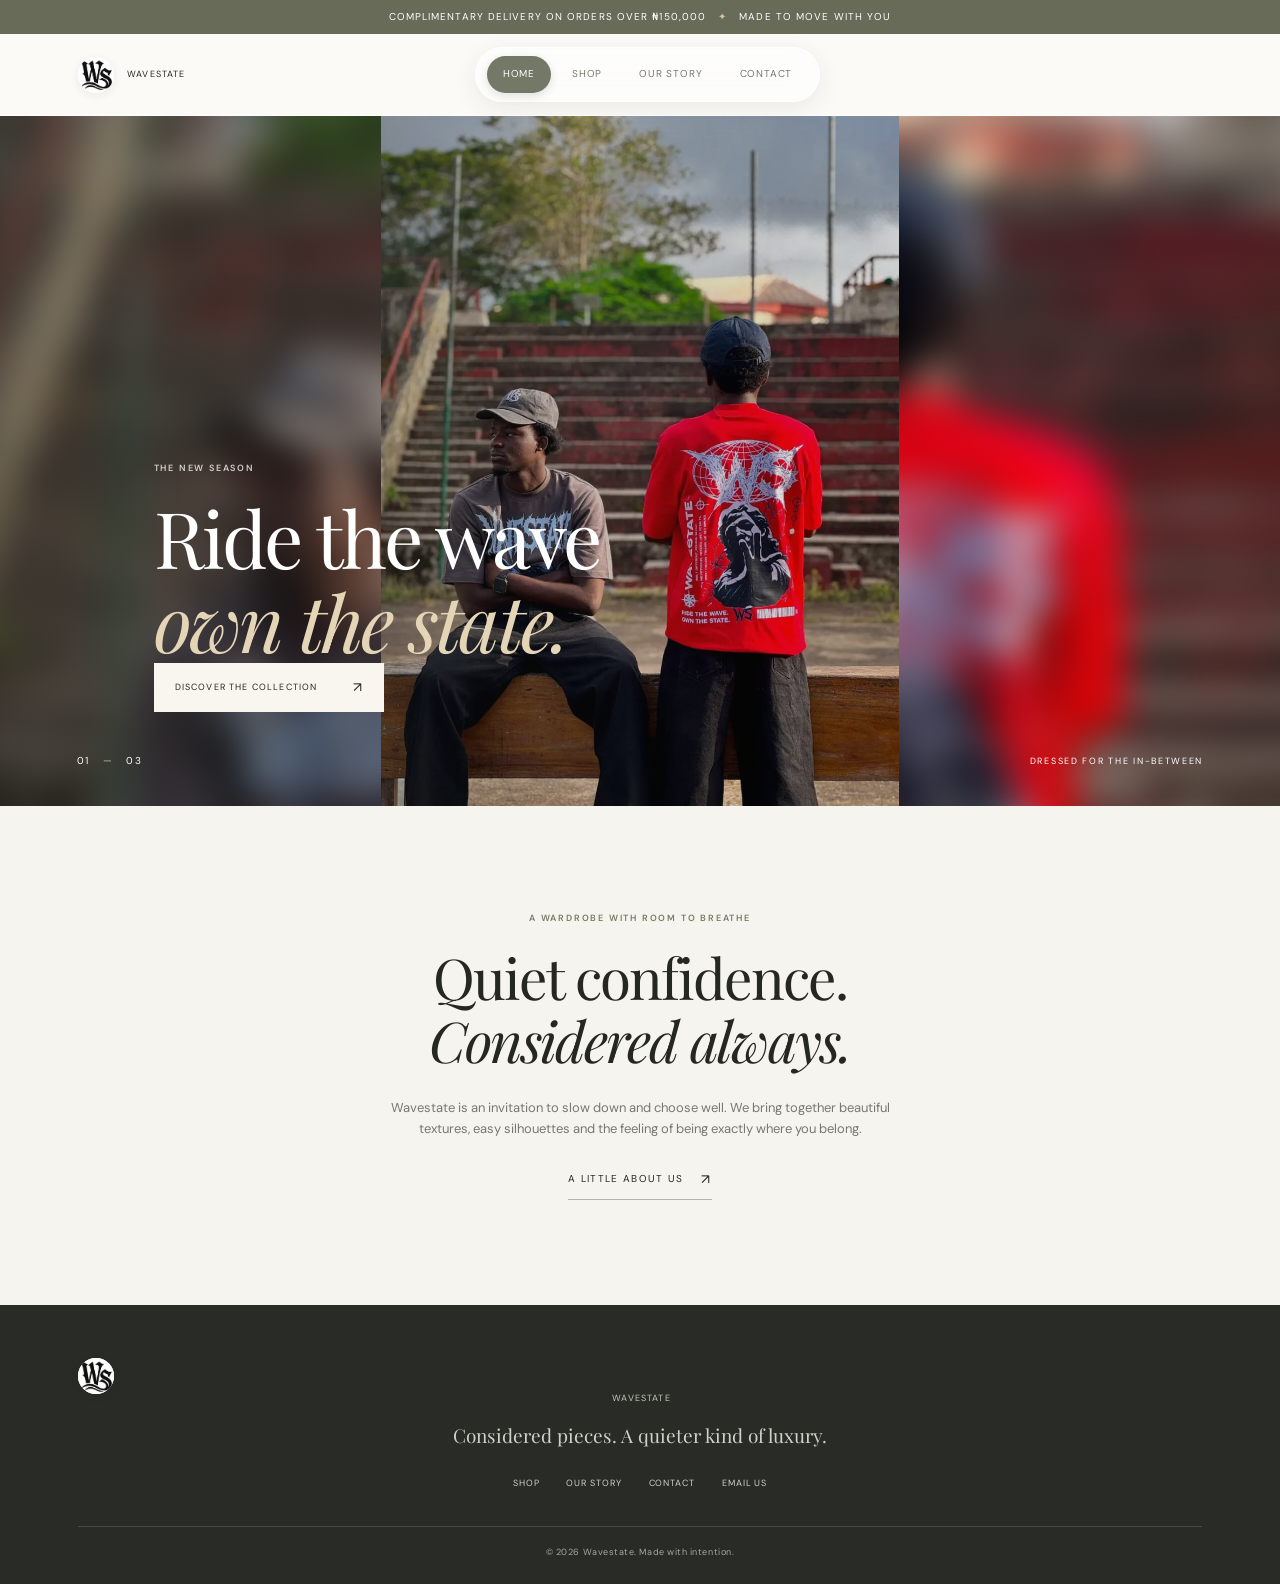
==== commit eedcc4d9: "Adjusted email path" ====
--- a/index.html
+++ b/index.html
@@ -79,7 +79,7 @@
 <footer class="site-footer"><a class="wordmark" href="index.html"><img class="brand-mark" src="logo.jpg" alt="Wavestate logo"><span class="brand-name">WAVESTATE</span></a>
 <p>Considered pieces. A quieter kind of luxury.
 </p>
-<div class="footer-links"><a href="shop.html">Shop</a><a href="about.html">Our story</a><a href="contact.html">Contact</a><a data-site-contact-link href="https://mail.google.com/mail/?view=cm&amp;fs=1&amp;to=wavestatewears.ws%40gmail.com">Email us</a>
+<div class="footer-links"><a href="shop.html">Shop</a><a href="about.html">Our story</a><a href="contact.html">Contact</a><a data-site-contact-link href="mailto:wavestatewears.ws@gmail.com">Email us</a>
 </div><small>© 2026 Wavestate. Made with intention.</small>
 </footer>
 
--- a/style.css
+++ b/style.css
@@ -30,18 +30,24 @@
   font:inherit
 }
 .announcement {
-  height:34px;
+  min-height:34px;
   background:#676b57;
   color:#fff;
   text-align:center;
   font-size:10px;
   letter-spacing:.11em;
-  padding:7px 16px;
-  text-transform:uppercase
+  line-height:1.35;
+  padding:6px 16px;
+  text-transform:uppercase;
+  display:flex;
+  align-items:center;
+  justify-content:center;
+  flex-wrap:wrap
 }
 .announcement span {
   margin:0 12px;
-  color:#d6c5a6
+  color:#d6c5a6;
+  flex:none
 }
 .site-header {
   height:82px;
@@ -832,7 +838,8 @@
 @media(max-width:450px) {
   .announcement {
     font-size:8px;
-    letter-spacing:.06em
+    letter-spacing:.06em;
+    padding:6px 10px
   }
   .announcement span {
     margin:0 5px
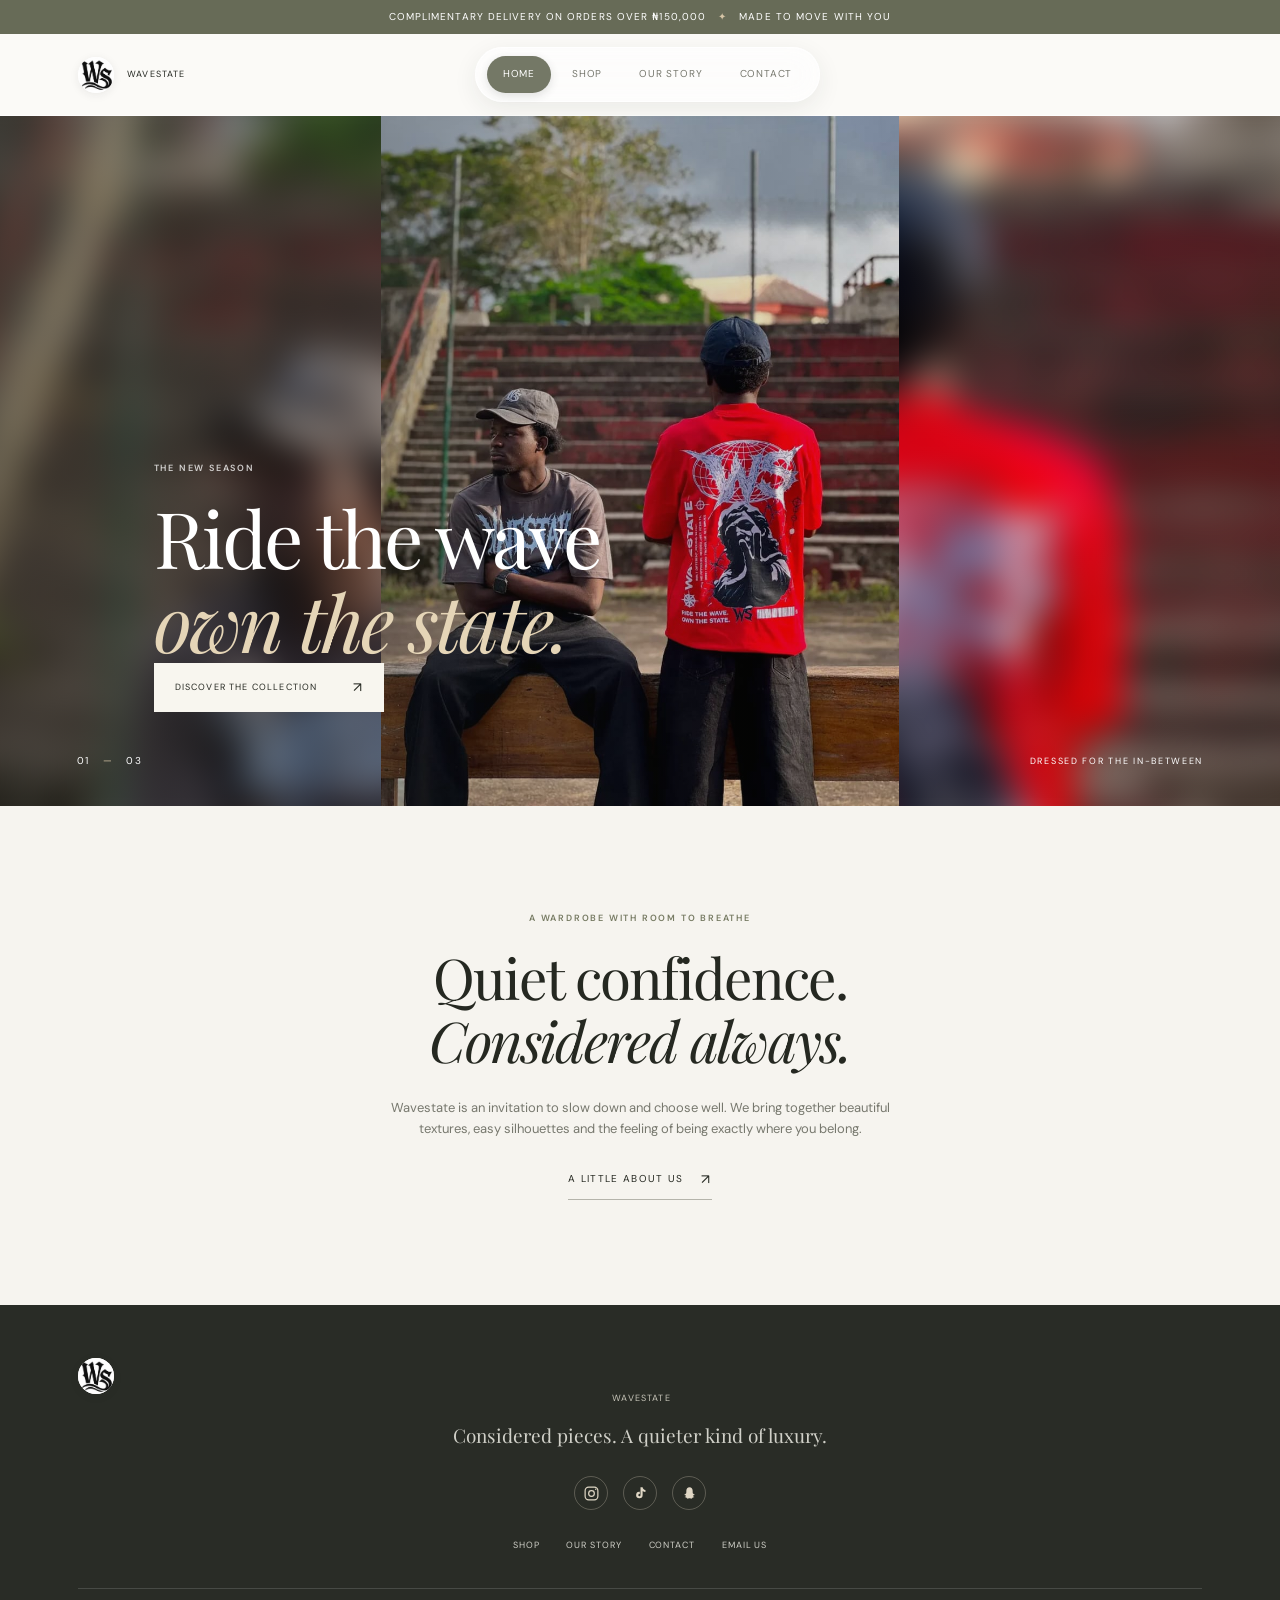
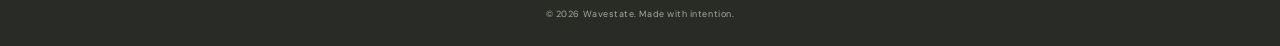
==== commit be8dafd6: "Updated Shopping Page" ====
--- a/index.html
+++ b/index.html
@@ -26,7 +26,7 @@
 
 </head>
 
-<body>
+<body class="home-page">
   
 <div class="announcement">Complimentary delivery on orders over ₦150,000 <span>✦</span> Made to move with you
 </div>
--- a/style.css
+++ b/style.css
@@ -275,7 +275,8 @@
 .product-image img {
   width:100%;
   height:100%;
-  object-fit:cover;
+  object-fit:contain;
+  padding:3%;
   transition:transform .6s cubic-bezier(.2,.7,.2,1)
 }
 .product-image:hover img {
@@ -307,6 +308,9 @@
   color:var(--muted);
   font-size:10px
 }
+.shop-page .product-info p {
+  display:none
+}
 .product-info>span {
   font-size:10px;
   white-space:nowrap
@@ -417,6 +421,39 @@
   letter-spacing:.1em;
   color:#d0d0c8
 }
+.social-icons {
+  display:flex;
+  justify-content:center;
+  gap:15px;
+  margin:0 auto 28px
+}
+.social-icon {
+  display:grid;
+  width:34px;
+  height:34px;
+  place-items:center;
+  color:#e0d7c5;
+  border:1px solid rgba(224,215,197,.28);
+  border-radius:50%;
+  transition:color .2s,border-color .2s,transform .2s
+}
+.social-icon[href]:hover {
+  color:#fff;
+  border-color:#d6c5a6;
+  transform:translateY(-2px)
+}
+.social-icon svg {
+  width:17px;
+  height:17px;
+  fill:none;
+  stroke:currentColor;
+  stroke-width:1.7;
+  stroke-linecap:round;
+  stroke-linejoin:round
+}
+.social-icon-tiktok svg { fill:currentColor; stroke:none }
+.social-icon-snapchat svg { fill:currentColor; stroke:none }
+.social-icon-dot { fill:currentColor; stroke:none }
 .site-footer small {
   display:block;
   border-top:1px solid rgba(255,255,255,.14);
@@ -598,6 +635,117 @@
   gap:14%;
   max-width:1100px;
   margin:auto
+}
+body.contact-page {
+  background:linear-gradient(132deg,#e8e2d5 0%,#f7f4ec 46%,#e4e2d8 100%) fixed
+}
+body.home-page main,body.about-page main,body.shop-page main,body.contact-page main {
+  position:relative;
+  isolation:isolate
+}
+body.home-page,body.about-page,body.shop-page,body.contact-page { overflow-x:clip }
+body.about-page main::before,body.shop-page main::before,body.contact-page main::before {
+  content:"";
+  position:fixed;
+  z-index:-1;
+  top:88px;
+  left:0;
+  width:clamp(180px,34vw,420px);
+  height:clamp(180px,34vw,420px);
+  background:url("logo.jpg") center/contain no-repeat;
+  mix-blend-mode:multiply;
+  opacity:0;
+  visibility:hidden;
+  transform:translateY(0);
+  pointer-events:none
+}
+body.watermark-visible.about-page main::before,body.watermark-visible.shop-page main::before,body.contact-page main::before {
+  opacity:.08;
+  visibility:visible;
+  animation:logo-top-left-arrive 1.15s .1s both cubic-bezier(.2,.7,.2,1)
+}
+body.about-page main::after,body.shop-page main::after,body.contact-page main::after {
+  content:"";
+  position:fixed;
+  z-index:-1;
+  right:0;
+  top:50%;
+  width:clamp(180px,34vw,420px);
+  height:clamp(180px,34vw,420px);
+  background:url("logo.jpg") center/contain no-repeat;
+  mix-blend-mode:multiply;
+  opacity:0;
+  visibility:hidden;
+  transform:translateY(-50%);
+  pointer-events:none;
+}
+body.watermark-visible.about-page main::after,body.watermark-visible.shop-page main::after,body.contact-page main::after {
+  opacity:.1;
+  visibility:visible;
+  animation:logo-bottom-right-arrive 1.15s .1s both cubic-bezier(.2,.7,.2,1)
+}
+body.about-page main::before,body.shop-page main::before,
+body.about-page main::after,body.shop-page main::after {
+  inset:0;
+  width:auto;
+  height:auto;
+  background-repeat:no-repeat;
+  transform:none
+}
+body.shop-page main::before,body.shop-page main::after {
+  position:absolute
+}
+body.about-page main::before,body.shop-page main::before {
+  background-image:url("logo.jpg"),url("logo.jpg"),url("logo.jpg");
+  background-size:clamp(145px,23vw,300px);
+  background-position:4% 16%, 83% 38%, 28% 82%;
+}
+body.about-page main::after,body.shop-page main::after {
+  background-image:url("logo.jpg"),url("logo.jpg"),url("logo.jpg");
+  background-size:clamp(135px,20vw,260px);
+  background-position:91% 10%, 8% 55%, 72% 88%;
+}
+body.watermark-visible.about-page main::before,body.watermark-visible.shop-page main::before {
+  animation:scattered-watermarks-in 1.15s .1s both cubic-bezier(.2,.7,.2,1)
+}
+body.watermark-visible.about-page main::after,body.watermark-visible.shop-page main::after {
+  animation:scattered-watermarks-in 1.15s .1s both cubic-bezier(.2,.7,.2,1)
+}
+@keyframes logo-top-left-arrive {
+  from { opacity:0; transform:translate(-18px,10px) scale(.97) }
+  to { opacity:.08; transform:translate(0,0) scale(1) }
+}
+@keyframes logo-bottom-right-arrive {
+  from { opacity:0; transform:translate(18px,calc(-50% + 10px)) scale(.97) }
+  to { opacity:.1; transform:translate(0,-50%) scale(1) }
+}
+@keyframes scattered-watermarks-in {
+  from { transform:scale(.99) }
+  to { transform:scale(1) }
+}
+@media(max-width:760px) {
+  body.about-page main::before,body.shop-page main::before,body.contact-page main::before,
+  body.about-page main::after,body.shop-page main::after,body.contact-page main::after {
+    width:clamp(145px,48vw,290px);
+    height:clamp(145px,48vw,290px)
+  }
+  body.about-page main::before,body.shop-page main::before,body.contact-page main::before { top:82px }
+  body.about-page main::before,body.shop-page main::before,
+  body.about-page main::after,body.shop-page main::after {
+    inset:0;
+    width:auto;
+    height:auto;
+    top:0;
+    right:0
+  }
+  body.about-page main::before,body.shop-page main::before,
+  body.about-page main::after,body.shop-page main::after {
+    background-size:clamp(105px,31vw,190px)
+  }
+}
+@media(prefers-reduced-motion:reduce) {
+  body.about-page main::before,body.shop-page main::before,body.contact-page main::before,
+  body.about-page main::after,body.shop-page main::after,body.contact-page main::after { animation:none }
 }
 .contact-details>div {
   margin-bottom:30px
@@ -652,19 +800,25 @@
 .contact-form select {
   grid-row:6
 }
+.contact-form label[for="custom-topic"] {
+  grid-row:7
+}
+.contact-form input#custom-topic {
+  grid-row:8
+}
 .contact-form label[for="message"] {
-  grid-row:7
+  grid-row:9
 }
 .contact-form textarea {
-  grid-row:8
+  grid-row:10
 }
 .contact-form .button {
-  grid-row:9;
+  grid-row:12;
   justify-self:start;
   min-width:190px
 }
 .contact-form .form-message {
-  grid-row:10
+  grid-row:13
 }
 .sr-only {
   position:absolute;
@@ -1163,7 +1317,7 @@
 }
 .options-dialog {
   position:relative;
-  width:min(780px,100%);
+  width:min(860px,100%);
   max-height:min(86vh,720px);
   overflow:auto;
   display:grid;
@@ -1178,7 +1332,7 @@
   transform:translateY(0) scale(1)
 }
 .options-image {
-  min-height:450px;
+  min-height:390px;
   background:#e9e6df
 }
 .options-image img {
@@ -1186,12 +1340,53 @@
   height:100%;
   position:absolute;
   inset:0;
-  object-fit:cover
+  object-fit:contain;
+  padding:3%
+}
+.product-options.split-half-view .options-image img {
+  padding:0;
+  transition:clip-path .2s ease,transform .2s ease
+}
+.product-options.split-half-view:not(.split-show-bottom) .options-image img {
+  clip-path:inset(0 0 50% 0);
+  transform:translateY(25%)
+}
+.product-options.split-half-view.split-show-bottom .options-image img {
+  clip-path:inset(50% 0 0 0);
+  transform:translateY(-25%)
+}
+.product-options.split-vertical-view .options-image img {
+  padding:0;
+  transition:clip-path .2s ease,transform .2s ease
+}
+.product-options.split-vertical-view:not(.split-show-right) .options-image img {
+  clip-path:inset(0 50% 0 0);
+  transform:translateX(25%)
+}
+.product-options.split-vertical-view.split-show-right .options-image img {
+  clip-path:inset(0 0 0 50%);
+  transform:translateX(-25%)
 }
 .options-visual {
   position:relative;
-  min-height:450px;
+  min-height:390px;
   overflow:hidden
+}
+.options-selected-color {
+  position:absolute;
+  top:16px;
+  left:16px;
+  z-index:1;
+  padding:8px 13px;
+  border-radius:999px;
+  background:rgba(35,35,35,.88);
+  color:#fff;
+  font-size:12px;
+  font-weight:700;
+  letter-spacing:.06em;
+  line-height:1;
+  text-transform:uppercase;
+  pointer-events:none
 }
 .options-content {
   padding:42px 38px;
@@ -1236,6 +1431,30 @@
 .variant-list {
   grid-template-columns:repeat(3,minmax(0,1fr))
 }
+.custom-shade-field,.customization-field {
+  display:grid;
+  gap:7px;
+  margin:14px 0
+}
+.custom-shade-field[hidden],.customization-field[hidden] {
+  display:none
+}
+.custom-shade-field label,.customization-field label {
+  font-size:10px;
+  font-weight:600;
+  letter-spacing:.04em
+}
+.custom-shade-field input,.customization-field input {
+  width:100%;
+  min-height:42px;
+  padding:10px 12px;
+  border:1px solid var(--line);
+  border-radius:10px;
+  background:#fff;
+  color:var(--ink);
+  font:inherit;
+  font-size:12px
+}
 .variant-choice {
   display:block;
   min-width:0;
@@ -1264,6 +1483,26 @@
   border-radius:8px;
   background:#e8e6de;
   margin-bottom:8px
+}
+.variant-preview[class*="split-preview-"] {
+  object-fit:contain;
+  transition:clip-path .2s ease,transform .2s ease
+}
+.variant-preview.split-preview-top {
+  clip-path:inset(0 0 50% 0);
+  transform:translateY(25%)
+}
+.variant-preview.split-preview-bottom {
+  clip-path:inset(50% 0 0 0);
+  transform:translateY(-25%)
+}
+.variant-preview.split-preview-left {
+  clip-path:inset(0 50% 0 0);
+  transform:translateX(25%)
+}
+.variant-preview.split-preview-right {
+  clip-path:inset(0 0 0 50%);
+  transform:translateX(-25%)
 }
 .variant-detail {
   display:flex;
@@ -1388,7 +1627,7 @@
   }
   .options-dialog {
     grid-template-columns:1fr;
-    max-width:460px;
+    max-width:500px;
     border-radius:20px
   }
   .options-visual {
@@ -1586,6 +1825,25 @@
   object-fit:cover;
   border-radius:10px;
   background:var(--cream)
+}
+.cart-item>img[class*="split-image-"] {
+  object-fit:contain
+}
+.cart-item>img.split-image-top {
+  clip-path:inset(0 0 50% 0);
+  transform:translateY(25%)
+}
+.cart-item>img.split-image-bottom {
+  clip-path:inset(50% 0 0 0);
+  transform:translateY(-25%)
+}
+.cart-item>img.split-image-left {
+  clip-path:inset(0 50% 0 0);
+  transform:translateX(25%)
+}
+.cart-item>img.split-image-right {
+  clip-path:inset(0 0 0 50%);
+  transform:translateX(-25%)
 }
 .cart-item-info h3 {
   font-size:12px;
@@ -1830,6 +2088,11 @@
 .cart-item-color {
   margin-bottom:7px!important
 }
+.cart-item-customization {
+  margin:0 0 8px;
+  color:var(--muted);
+  font-size:11px
+}
 .cart-edit-row {
   display:flex;
   align-items:end;
@@ -1975,7 +2238,8 @@
   transform:translateY(-3px)
 }
 .shop-grid .product-image img {
-  border-radius:inherit
+  border-radius:inherit;
+  mix-blend-mode:multiply
 }
 @media(max-width:760px) {
   .shop-filters,.shop-grid {
@@ -2101,8 +2365,8 @@
 .story-founder figcaption {
   margin-top:13px;
   color:var(--olive);
-  font-size:9px;
-  font-weight:600;
+  font-size:12px;
+  font-weight:900;
   letter-spacing:.15em;
   text-transform:uppercase
 }
@@ -2286,7 +2550,7 @@
 
 .contact-form .contact-method {
   grid-column:1/-1;
-  grid-row:9;
+  grid-row:11;
   min-width:0;
   margin:0 0 18px;
   padding:0;
@@ -2333,8 +2597,8 @@
   border:0;
   accent-color:var(--olive)
 }
-.contact-form .button { grid-row:10 }
-.contact-form .form-message { grid-row:11 }
+.contact-form .button { grid-row:12 }
+.contact-form .form-message { grid-row:13 }
 @media(max-width:450px) {
   .contact-method-options { flex-direction:column }
 }
